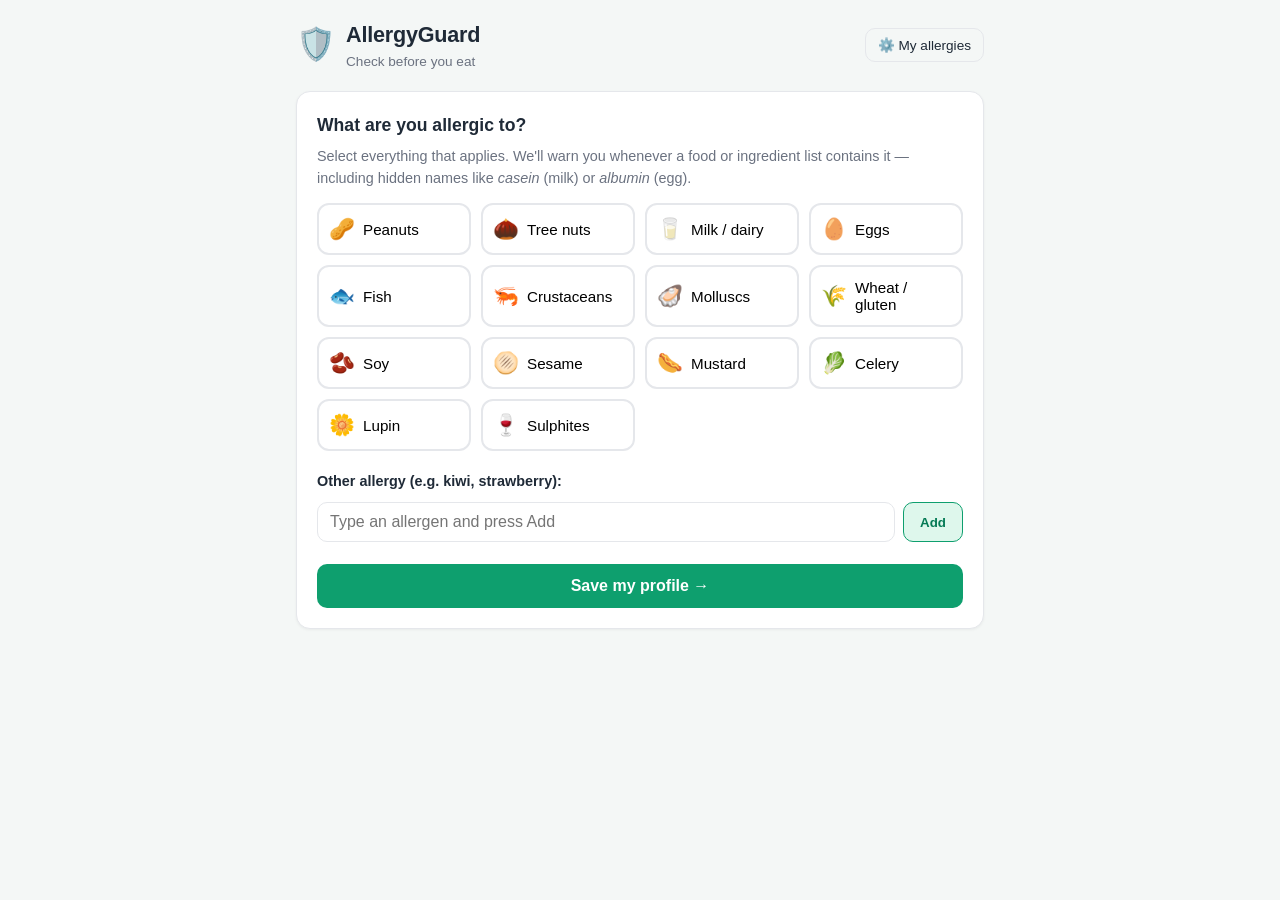
==== allergy-app/index.html @ d9d9fed8 "Add AllergyGuard food allergy checker app Self-contained web app in allergy-app/: - Allergy profile " ====
<!DOCTYPE html>
<html lang="en">
<head>
  <meta charset="UTF-8">
  <meta name="viewport" content="width=device-width, initial-scale=1.0">
  <meta name="theme-color" content="#0e9f6e">
  <title>AllergyGuard — Check food for your allergies</title>
  <meta name="description" content="Set up your allergy profile, scan ingredient labels, and look up common foods to stay safe from food allergens.">
  <link rel="stylesheet" href="styles.css">
</head>
<body>

  <header class="app-header">
    <div class="logo">
      <span class="logo-icon">🛡️</span>
      <div>
        <h1>AllergyGuard</h1>
        <p class="tagline">Check before you eat</p>
      </div>
    </div>
    <button id="edit-profile-btn" class="ghost-btn" title="Edit my allergies">⚙️ My allergies</button>
  </header>

  <!-- ============ ONBOARDING / PROFILE ============ -->
  <section id="profile-screen" class="screen">
    <div class="card">
      <h2>What are you allergic to?</h2>
      <p class="muted">Select everything that applies. We'll warn you whenever a food or ingredient list contains it — including hidden names like <em>casein</em> (milk) or <em>albumin</em> (egg).</p>

      <div id="allergen-grid" class="allergen-grid"></div>

      <div class="custom-allergen">
        <label for="custom-input">Other allergy (e.g. kiwi, strawberry):</label>
        <div class="custom-row">
          <input type="text" id="custom-input" placeholder="Type an allergen and press Add" maxlength="40">
          <button id="add-custom-btn" class="secondary-btn">Add</button>
        </div>
        <div id="custom-list" class="chip-row"></div>
      </div>

      <button id="save-profile-btn" class="primary-btn">Save my profile →</button>
    </div>
  </section>

  <!-- ============ MAIN APP ============ -->
  <main id="main-screen" class="screen hidden">

    <div id="profile-summary" class="profile-summary"></div>

    <nav class="tabs" role="tablist">
      <button class="tab active" data-tab="scan" role="tab">📋 Check a label</button>
      <button class="tab" data-tab="foods" role="tab">🍜 Food lookup</button>
      <button class="tab" data-tab="learn" role="tab">📖 Hidden names</button>
    </nav>

    <!-- ---- TAB: Ingredient scanner ---- -->
    <section id="tab-scan" class="tab-panel">
      <div class="card">
        <h2>Paste an ingredient list</h2>
        <p class="muted">Copy the ingredients from a package label (or type what's in a dish) and we'll check it against your allergies.</p>
        <textarea id="ingredient-input" rows="5" placeholder="e.g. Wheat flour, sugar, palm oil, whey powder, soy lecithin, may contain traces of peanuts"></textarea>
        <button id="check-btn" class="primary-btn">Check ingredients</button>
        <div id="scan-result" class="result hidden" aria-live="polite"></div>
      </div>
    </section>

    <!-- ---- TAB: Food lookup ---- -->
    <section id="tab-foods" class="tab-panel hidden">
      <div class="card">
        <h2>Common foods &amp; dishes</h2>
        <p class="muted">Typical allergens in popular foods. Recipes vary — always confirm with the cook or the label.</p>
        <input type="search" id="food-search" placeholder="Search foods… (e.g. pad thai, pancake)">
        <div id="food-list" class="food-list"></div>
      </div>
    </section>

    <!-- ---- TAB: Hidden names ---- -->
    <section id="tab-learn" class="tab-panel hidden">
      <div class="card">
        <h2>Hidden allergen names</h2>
        <p class="muted">Allergens often hide behind scientific or industrial names on labels. These are the ones this app watches for you.</p>
        <div id="learn-list" class="learn-list"></div>
      </div>
    </section>

    <div class="card emergency-card">
      <h2>🚨 If a reaction happens</h2>
      <ul>
        <li>Trouble breathing, swelling of lips/tongue/throat, dizziness, or widespread hives can be <strong>anaphylaxis — call emergency services immediately</strong>.</li>
        <li>Use an epinephrine auto-injector (EpiPen) right away if one is prescribed. Don't wait to see if it gets better.</li>
        <li>Lie the person down with legs raised (or sitting up if breathing is hard) and stay with them.</li>
      </ul>
    </div>

    <footer class="disclaimer">
      ⚠️ AllergyGuard is an educational helper, not medical advice. Ingredient databases and label text can be incomplete or wrong — always read the actual package, ask about cross-contamination, and follow your doctor's guidance.
    </footer>
  </main>

  <script src="app.js"></script>
</body>
</html>
---- allergy-app/styles.css ----
/* ============ AllergyGuard styles ============ */
:root {
  --green: #0e9f6e;
  --green-dark: #057a55;
  --green-light: #def7ec;
  --red: #e02424;
  --red-light: #fde8e8;
  --amber: #c27803;
  --amber-light: #fdf6b2;
  --ink: #1f2a37;
  --muted: #6b7280;
  --bg: #f4f7f6;
  --card: #ffffff;
  --border: #e5e7eb;
  --radius: 14px;
  font-size: 16px;
}

* { box-sizing: border-box; margin: 0; padding: 0; }

body {
  font-family: -apple-system, BlinkMacSystemFont, "Segoe UI", Roboto, "Helvetica Neue", Arial, sans-serif;
  background: var(--bg);
  color: var(--ink);
  line-height: 1.55;
  max-width: 720px;
  margin: 0 auto;
  padding: 0 16px 48px;
}

/* ---- Header ---- */
.app-header {
  display: flex;
  align-items: center;
  justify-content: space-between;
  padding: 18px 0 10px;
  gap: 12px;
  flex-wrap: wrap;
}
.logo { display: flex; align-items: center; gap: 10px; }
.logo-icon { font-size: 2rem; }
.app-header h1 { font-size: 1.35rem; letter-spacing: -0.01em; }
.tagline { color: var(--muted); font-size: 0.85rem; }

/* ---- Cards & screens ---- */
.screen { margin-top: 8px; }
.hidden { display: none !important; }

.card {
  background: var(--card);
  border: 1px solid var(--border);
  border-radius: var(--radius);
  padding: 20px;
  margin-bottom: 16px;
  box-shadow: 0 1px 3px rgba(0,0,0,0.05);
}
.card h2 { font-size: 1.1rem; margin-bottom: 6px; }
.muted { color: var(--muted); font-size: 0.9rem; margin-bottom: 14px; }

/* ---- Buttons ---- */
.primary-btn {
  display: block;
  width: 100%;
  background: var(--green);
  color: #fff;
  border: none;
  border-radius: 10px;
  padding: 13px 18px;
  font-size: 1rem;
  font-weight: 600;
  cursor: pointer;
  margin-top: 14px;
  transition: background 0.15s;
}
.primary-btn:hover { background: var(--green-dark); }

.secondary-btn {
  background: var(--green-light);
  color: var(--green-dark);
  border: 1px solid var(--green);
  border-radius: 10px;
  padding: 10px 16px;
  font-weight: 600;
  cursor: pointer;
}

.ghost-btn {
  background: transparent;
  border: 1px solid var(--border);
  border-radius: 10px;
  padding: 8px 12px;
  color: var(--ink);
  cursor: pointer;
  font-size: 0.85rem;
}
.ghost-btn:hover { background: var(--card); }

/* ---- Allergen selection grid ---- */
.allergen-grid {
  display: grid;
  grid-template-columns: repeat(auto-fill, minmax(150px, 1fr));
  gap: 10px;
  margin-bottom: 18px;
}
.allergen-tile {
  display: flex;
  align-items: center;
  gap: 8px;
  border: 2px solid var(--border);
  border-radius: 12px;
  background: var(--card);
  padding: 12px 10px;
  cursor: pointer;
  font-size: 0.95rem;
  font-weight: 500;
  transition: border-color 0.12s, background 0.12s;
  text-align: left;
}
.allergen-tile .emoji { font-size: 1.3rem; }
.allergen-tile.selected {
  border-color: var(--green);
  background: var(--green-light);
}
.allergen-tile.selected::after {
  content: "✓";
  margin-left: auto;
  color: var(--green-dark);
  font-weight: 700;
}

/* ---- Custom allergens ---- */
.custom-allergen label { font-size: 0.9rem; font-weight: 600; }
.custom-row { display: flex; gap: 8px; margin: 8px 0; }
.custom-row input {
  flex: 1;
  border: 1px solid var(--border);
  border-radius: 10px;
  padding: 10px 12px;
  font-size: 1rem;
}
.chip-row { display: flex; flex-wrap: wrap; gap: 8px; margin-top: 6px; }
.chip {
  display: inline-flex;
  align-items: center;
  gap: 6px;
  background: var(--green-light);
  color: var(--green-dark);
  border-radius: 999px;
  padding: 5px 12px;
  font-size: 0.85rem;
  font-weight: 600;
}
.chip button {
  background: none;
  border: none;
  color: var(--green-dark);
  font-weight: 700;
  cursor: pointer;
  font-size: 0.9rem;
}

/* ---- Profile summary bar ---- */
.profile-summary {
  display: flex;
  flex-wrap: wrap;
  gap: 8px;
  align-items: center;
  margin-bottom: 14px;
  font-size: 0.9rem;
}
.profile-summary .label { color: var(--muted); font-weight: 600; }
.profile-summary .chip { background: var(--red-light); color: var(--red); }

/* ---- Tabs ---- */
.tabs {
  display: flex;
  gap: 6px;
  margin-bottom: 14px;
  overflow-x: auto;
}
.tab {
  flex: 1;
  white-space: nowrap;
  border: 1px solid var(--border);
  background: var(--card);
  border-radius: 10px;
  padding: 10px 12px;
  font-size: 0.9rem;
  font-weight: 600;
  color: var(--muted);
  cursor: pointer;
}
.tab.active {
  background: var(--green);
  border-color: var(--green);
  color: #fff;
}

/* ---- Scanner ---- */
textarea {
  width: 100%;
  border: 1px solid var(--border);
  border-radius: 10px;
  padding: 12px;
  font-size: 1rem;
  font-family: inherit;
  resize: vertical;
}

.result { margin-top: 16px; border-radius: 12px; padding: 16px; }
.result.danger { background: var(--red-light); border: 1px solid var(--red); }
.result.warning { background: var(--amber-light); border: 1px solid var(--amber); }
.result.safe { background: var(--green-light); border: 1px solid var(--green); }
.result h3 { font-size: 1.05rem; margin-bottom: 8px; }
.result.danger h3 { color: var(--red); }
.result.warning h3 { color: var(--amber); }
.result.safe h3 { color: var(--green-dark); }
.result ul { margin: 6px 0 0 18px; }
.result li { margin-bottom: 4px; font-size: 0.92rem; }
.match-term { font-weight: 700; }
.result .fine-print { font-size: 0.8rem; color: var(--muted); margin-top: 10px; }

mark {
  background: #fecaca;
  border-radius: 4px;
  padding: 0 2px;
}

/* ---- Food lookup ---- */
#food-search {
  width: 100%;
  border: 1px solid var(--border);
  border-radius: 10px;
  padding: 11px 14px;
  font-size: 1rem;
  margin-bottom: 12px;
}
.food-list { display: flex; flex-direction: column; gap: 8px; }
.food-item {
  border: 1px solid var(--border);
  border-radius: 12px;
  padding: 12px 14px;
  display: flex;
  flex-wrap: wrap;
  align-items: center;
  gap: 8px;
}
.food-item.unsafe { border-color: var(--red); background: var(--red-light); }
.food-item.safe-ish { border-color: var(--border); }
.food-name { font-weight: 600; margin-right: auto; }
.food-flag {
  font-size: 0.78rem;
  font-weight: 700;
  border-radius: 999px;
  padding: 3px 10px;
  background: var(--bg);
  color: var(--muted);
}
.food-flag.hit { background: var(--red); color: #fff; }
.food-verdict { width: 100%; font-size: 0.82rem; margin-top: 2px; }
.food-verdict.bad { color: var(--red); font-weight: 600; }
.food-verdict.ok { color: var(--green-dark); }

/* ---- Hidden-names learn list ---- */
.learn-list { display: flex; flex-direction: column; gap: 10px; }
.learn-item {
  border: 1px solid var(--border);
  border-radius: 12px;
  padding: 12px 14px;
}
.learn-item.mine { border-color: var(--green); background: var(--green-light); }
.learn-item h3 { font-size: 0.98rem; margin-bottom: 4px; }
.learn-item p { font-size: 0.85rem; color: var(--muted); }
.learn-item .you-tag {
  font-size: 0.72rem;
  font-weight: 700;
  color: var(--green-dark);
  border: 1px solid var(--green);
  border-radius: 999px;
  padding: 2px 8px;
  margin-left: 6px;
  vertical-align: middle;
}

/* ---- Emergency & disclaimer ---- */
.emergency-card { border-color: var(--red); }
.emergency-card h2 { color: var(--red); }
.emergency-card ul { margin: 8px 0 0 18px; }
.emergency-card li { margin-bottom: 8px; font-size: 0.92rem; }

.disclaimer {
  font-size: 0.8rem;
  color: var(--muted);
  padding: 4px 8px 0;
  text-align: center;
}

@media (max-width: 480px) {
  .allergen-grid { grid-template-columns: repeat(2, 1fr); }
  .tab { font-size: 0.8rem; padding: 9px 8px; }
}
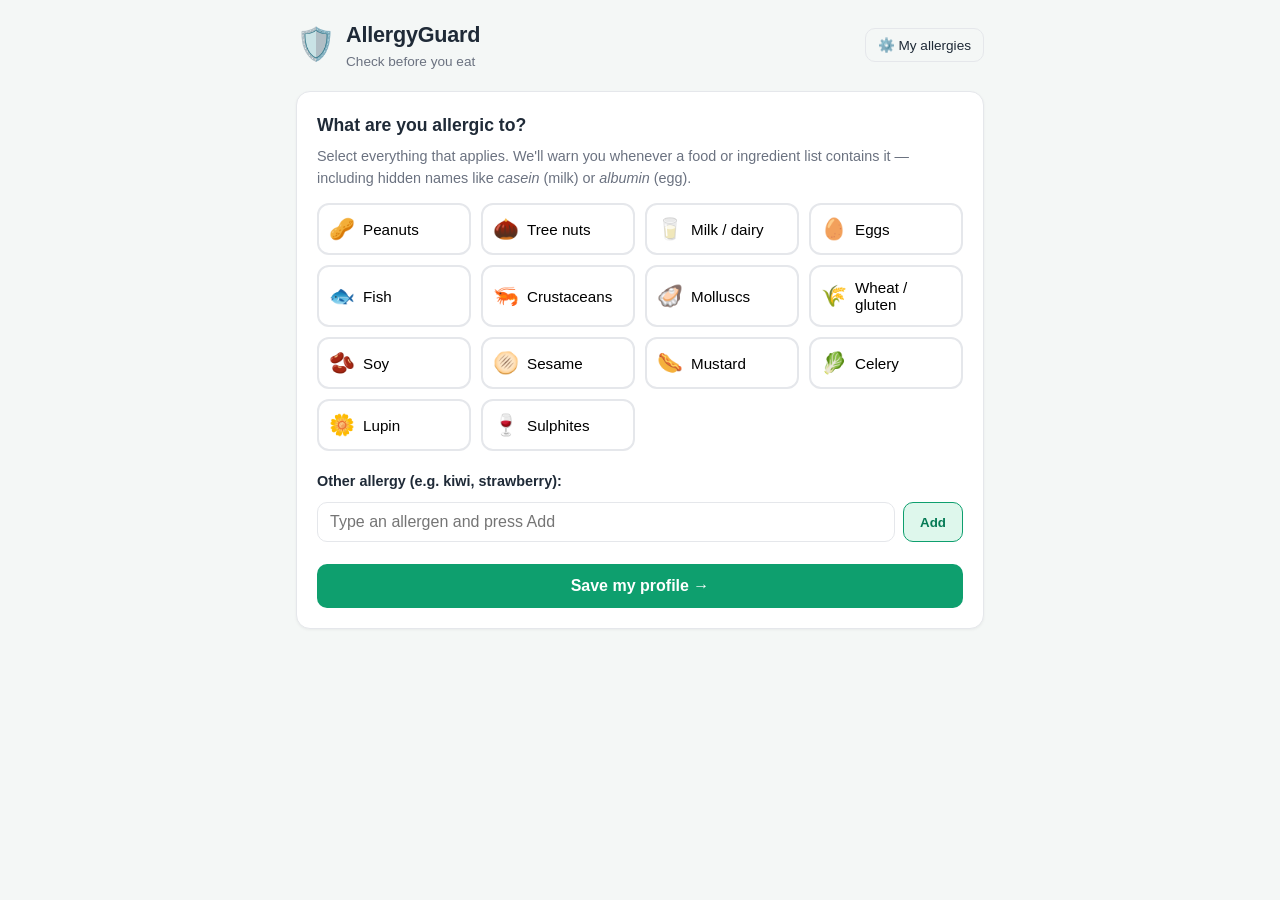
==== commit ffba422e: "Add danger % score and barcode scanning to AllergyGuard - Risk score 0-100% with a color gauge: 90%+" ====
--- a/allergy-app/index.html
+++ b/allergy-app/index.html
@@ -56,10 +56,25 @@
     <!-- ---- TAB: Ingredient scanner ---- -->
     <section id="tab-scan" class="tab-panel">
       <div class="card">
-        <h2>Paste an ingredient list</h2>
+        <h2>Scan a product barcode</h2>
+        <p class="muted">Point your camera at the barcode of a packaged food. We'll fetch its ingredients from the Open Food Facts database and score the danger for you.</p>
+        <div class="barcode-row">
+          <button id="camera-btn" class="secondary-btn">📷 Scan with camera</button>
+          <input type="text" id="barcode-input" inputmode="numeric" placeholder="…or type barcode number">
+          <button id="barcode-btn" class="secondary-btn">Look up</button>
+        </div>
+        <div id="camera-wrap" class="camera-wrap hidden">
+          <video id="camera-video" playsinline muted></video>
+          <button id="camera-stop-btn" class="ghost-btn">✕ Stop camera</button>
+        </div>
+        <div id="barcode-status" class="barcode-status" aria-live="polite"></div>
+      </div>
+
+      <div class="card">
+        <h2>…or paste an ingredient list</h2>
         <p class="muted">Copy the ingredients from a package label (or type what's in a dish) and we'll check it against your allergies.</p>
         <textarea id="ingredient-input" rows="5" placeholder="e.g. Wheat flour, sugar, palm oil, whey powder, soy lecithin, may contain traces of peanuts"></textarea>
-        <button id="check-btn" class="primary-btn">Check ingredients</button>
+        <button id="check-btn" class="primary-btn">Check danger level</button>
         <div id="scan-result" class="result hidden" aria-live="polite"></div>
       </div>
     </section>
--- a/allergy-app/styles.css
+++ b/allergy-app/styles.css
@@ -12,8 +12,65 @@
   --bg: #f4f7f6;
   --card: #ffffff;
   --border: #e5e7eb;
+  --btn-text: #fff;
+  --mark-bg: #fecaca;
+  --mark-ink: #1f2a37;
   --radius: 14px;
   font-size: 16px;
+}
+
+@media (prefers-color-scheme: dark) {
+  :root {
+    --green: #34d399;
+    --green-dark: #6ee7b7;
+    --green-light: #06281c;
+    --red: #f87171;
+    --red-light: #2d1414;
+    --amber: #fbbf24;
+    --amber-light: #2a2208;
+    --ink: #e7ece9;
+    --muted: #94a3a0;
+    --bg: #101614;
+    --card: #1a221f;
+    --border: #2c3733;
+    --btn-text: #06281c;
+    --mark-bg: #7f1d1d;
+    --mark-ink: #fff;
+  }
+}
+:root[data-theme="dark"] {
+  --green: #34d399;
+  --green-dark: #6ee7b7;
+  --green-light: #06281c;
+  --red: #f87171;
+  --red-light: #2d1414;
+  --amber: #fbbf24;
+  --amber-light: #2a2208;
+  --ink: #e7ece9;
+  --muted: #94a3a0;
+  --bg: #101614;
+  --card: #1a221f;
+  --border: #2c3733;
+  --btn-text: #06281c;
+  --mark-bg: #7f1d1d;
+  --mark-ink: #fff;
+}
+:root[data-theme="light"] {
+  --green: #0e9f6e;
+  --green-dark: #057a55;
+  --green-light: #def7ec;
+  --red: #e02424;
+  --red-light: #fde8e8;
+  --amber: #c27803;
+  --amber-light: #fdf6b2;
+  --ink: #1f2a37;
+  --muted: #6b7280;
+  --bg: #f4f7f6;
+  --card: #ffffff;
+  --border: #e5e7eb;
+  --btn-text: #fff;
+  --mark-bg: #fecaca;
+  --mark-ink: #1f2a37;
 }
 
 * { box-sizing: border-box; margin: 0; padding: 0; }
@@ -62,7 +119,7 @@
   display: block;
   width: 100%;
   background: var(--green);
-  color: #fff;
+  color: var(--btn-text);
   border: none;
   border-radius: 10px;
   padding: 13px 18px;
@@ -193,7 +250,7 @@
 .tab.active {
   background: var(--green);
   border-color: var(--green);
-  color: #fff;
+  color: var(--btn-text);
 }
 
 /* ---- Scanner ---- */
@@ -206,6 +263,70 @@
   font-family: inherit;
   resize: vertical;
 }
+
+/* ---- Barcode scanner ---- */
+.barcode-row { display: flex; gap: 8px; flex-wrap: wrap; }
+.barcode-row input {
+  flex: 1;
+  min-width: 160px;
+  border: 1px solid var(--border);
+  border-radius: 10px;
+  padding: 10px 12px;
+  font-size: 1rem;
+}
+.camera-wrap { margin-top: 12px; text-align: center; }
+.camera-wrap video {
+  width: 100%;
+  max-height: 320px;
+  border-radius: 12px;
+  background: #000;
+}
+.camera-wrap .ghost-btn { margin-top: 8px; }
+.barcode-status { margin-top: 10px; font-size: 0.9rem; color: var(--muted); }
+.barcode-status.error { color: var(--red); font-weight: 600; }
+
+/* ---- Danger gauge ---- */
+.gauge { margin: 4px 0 14px; }
+.gauge-top {
+  display: flex;
+  align-items: baseline;
+  justify-content: space-between;
+  gap: 10px;
+  margin-bottom: 6px;
+}
+.gauge-pct {
+  font-size: 2.2rem;
+  font-weight: 800;
+  font-variant-numeric: tabular-nums;
+  line-height: 1;
+}
+.gauge-label { font-size: 0.95rem; font-weight: 700; }
+.gauge-bar {
+  height: 14px;
+  border-radius: 999px;
+  background: linear-gradient(90deg, var(--green) 0%, var(--amber) 50%, var(--red) 100%);
+  position: relative;
+}
+.gauge-needle {
+  position: absolute;
+  top: -4px;
+  width: 4px;
+  height: 22px;
+  border-radius: 2px;
+  background: var(--ink);
+  transform: translateX(-50%);
+}
+.gauge-scale {
+  display: flex;
+  justify-content: space-between;
+  font-size: 0.7rem;
+  color: var(--muted);
+  margin-top: 4px;
+}
+.result.danger .gauge-pct, .result.danger .gauge-label { color: var(--red); }
+.result.warning .gauge-pct, .result.warning .gauge-label { color: var(--amber); }
+.result.safe .gauge-pct, .result.safe .gauge-label { color: var(--green-dark); }
+.product-name { font-size: 0.9rem; font-weight: 600; margin-bottom: 6px; }
 
 .result { margin-top: 16px; border-radius: 12px; padding: 16px; }
 .result.danger { background: var(--red-light); border: 1px solid var(--red); }
@@ -221,7 +342,8 @@
 .result .fine-print { font-size: 0.8rem; color: var(--muted); margin-top: 10px; }
 
 mark {
-  background: #fecaca;
+  background: var(--mark-bg);
+  color: var(--mark-ink);
   border-radius: 4px;
   padding: 0 2px;
 }
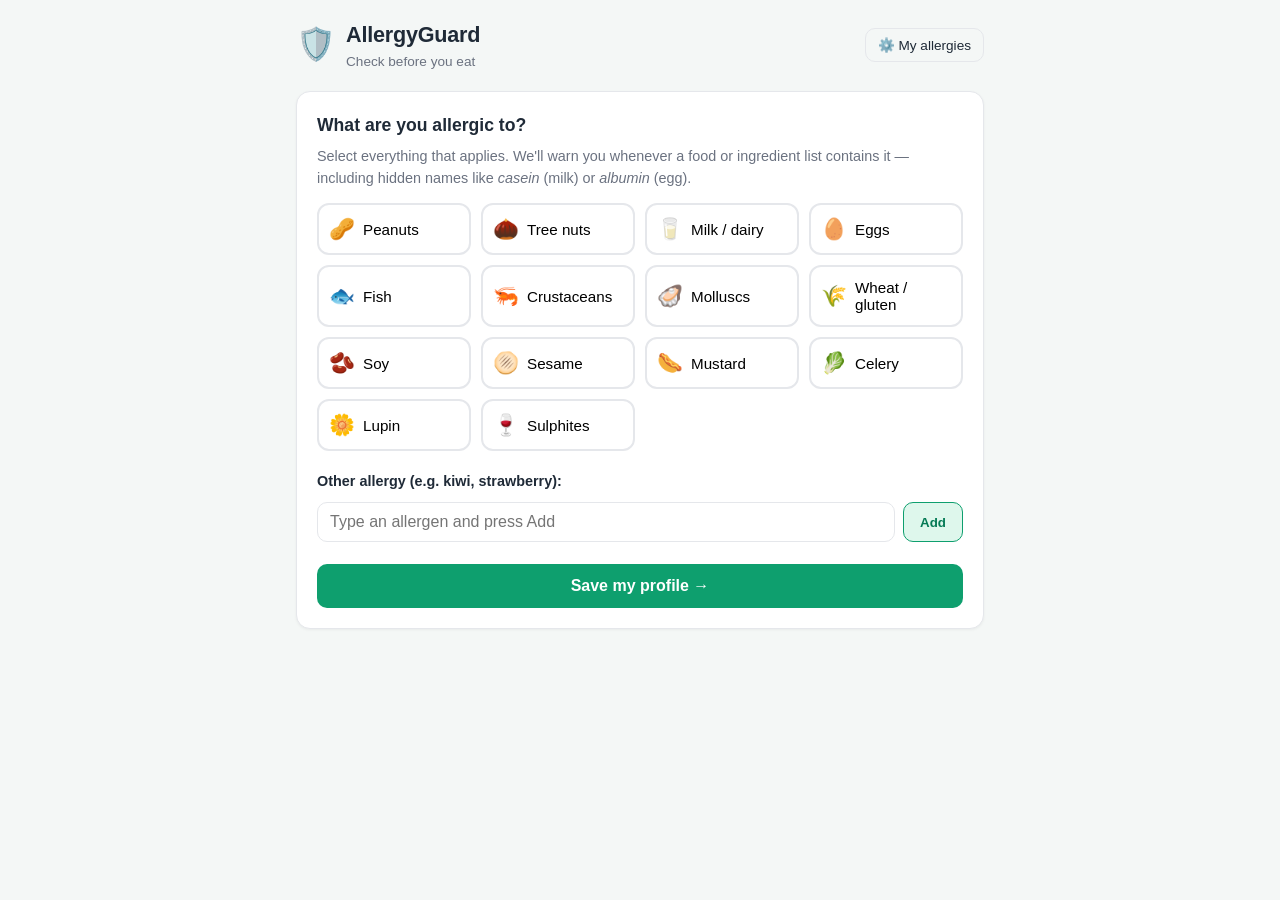
==== commit 7cc91dc0: "Add photo OCR, Thai label support, scan history, and PWA install - Photo-of-label scanning: take a p" ====
--- a/allergy-app/index.html
+++ b/allergy-app/index.html
@@ -7,6 +7,8 @@
   <title>AllergyGuard — Check food for your allergies</title>
   <meta name="description" content="Set up your allergy profile, scan ingredient labels, and look up common foods to stay safe from food allergens.">
   <link rel="stylesheet" href="styles.css">
+  <link rel="manifest" href="manifest.json">
+  <link rel="apple-touch-icon" href="icon-192.png">
 </head>
 <body>
 
@@ -56,10 +58,14 @@
     <!-- ---- TAB: Ingredient scanner ---- -->
     <section id="tab-scan" class="tab-panel">
       <div class="card">
-        <h2>Scan a product barcode</h2>
-        <p class="muted">Point your camera at the barcode of a packaged food. We'll fetch its ingredients from the Open Food Facts database and score the danger for you.</p>
+        <h2>Scan the product</h2>
+        <p class="muted">Scan the barcode to fetch ingredients from the Open Food Facts database, or take a photo of the ingredient label and we'll read it for you.</p>
+        <div class="scan-buttons">
+          <button id="camera-btn" class="secondary-btn">📷 Scan barcode</button>
+          <button id="photo-btn" class="secondary-btn">🔍 Photo of label</button>
+          <input type="file" id="photo-input" accept="image/*" capture="environment" hidden>
+        </div>
         <div class="barcode-row">
-          <button id="camera-btn" class="secondary-btn">📷 Scan with camera</button>
           <input type="text" id="barcode-input" inputmode="numeric" placeholder="…or type barcode number">
           <button id="barcode-btn" class="secondary-btn">Look up</button>
         </div>
@@ -76,6 +82,14 @@
         <textarea id="ingredient-input" rows="5" placeholder="e.g. Wheat flour, sugar, palm oil, whey powder, soy lecithin, may contain traces of peanuts"></textarea>
         <button id="check-btn" class="primary-btn">Check danger level</button>
         <div id="scan-result" class="result hidden" aria-live="polite"></div>
+      </div>
+
+      <div class="card" id="history-card" hidden>
+        <div class="history-head">
+          <h2>Recent checks</h2>
+          <button id="clear-history-btn" class="ghost-btn">Clear</button>
+        </div>
+        <div id="history-list" class="history-list"></div>
       </div>
     </section>
 
--- a/allergy-app/styles.css
+++ b/allergy-app/styles.css
@@ -264,7 +264,9 @@
   resize: vertical;
 }
 
-/* ---- Barcode scanner ---- */
+/* ---- Barcode / photo scanner ---- */
+.scan-buttons { display: flex; gap: 8px; flex-wrap: wrap; margin-bottom: 10px; }
+.scan-buttons .secondary-btn { flex: 1; min-width: 140px; }
 .barcode-row { display: flex; gap: 8px; flex-wrap: wrap; }
 .barcode-row input {
   flex: 1;
@@ -315,7 +317,39 @@
   border-radius: 2px;
   background: var(--ink);
   transform: translateX(-50%);
-}
+  transition: left 0.6s cubic-bezier(0.22, 1, 0.36, 1);
+}
+@media (prefers-reduced-motion: reduce) {
+  .gauge-needle { transition: none; }
+}
+
+/* ---- Scan history ---- */
+.history-head { display: flex; align-items: center; justify-content: space-between; margin-bottom: 10px; }
+.history-head h2 { margin-bottom: 0; }
+.history-list { display: flex; flex-direction: column; gap: 6px; }
+.history-item {
+  display: flex;
+  align-items: baseline;
+  gap: 10px;
+  border: 1px solid var(--border);
+  border-left-width: 4px;
+  border-radius: 10px;
+  padding: 8px 12px;
+  font-size: 0.88rem;
+}
+.history-item.danger { border-left-color: var(--red); }
+.history-item.warning { border-left-color: var(--amber); }
+.history-item.safe { border-left-color: var(--green); }
+.history-pct {
+  font-weight: 800;
+  font-variant-numeric: tabular-nums;
+  min-width: 44px;
+}
+.history-item.danger .history-pct { color: var(--red); }
+.history-item.warning .history-pct { color: var(--amber); }
+.history-item.safe .history-pct { color: var(--green-dark); }
+.history-name { flex: 1; overflow: hidden; text-overflow: ellipsis; white-space: nowrap; }
+.history-time { color: var(--muted); font-size: 0.75rem; white-space: nowrap; }
 .gauge-scale {
   display: flex;
   justify-content: space-between;
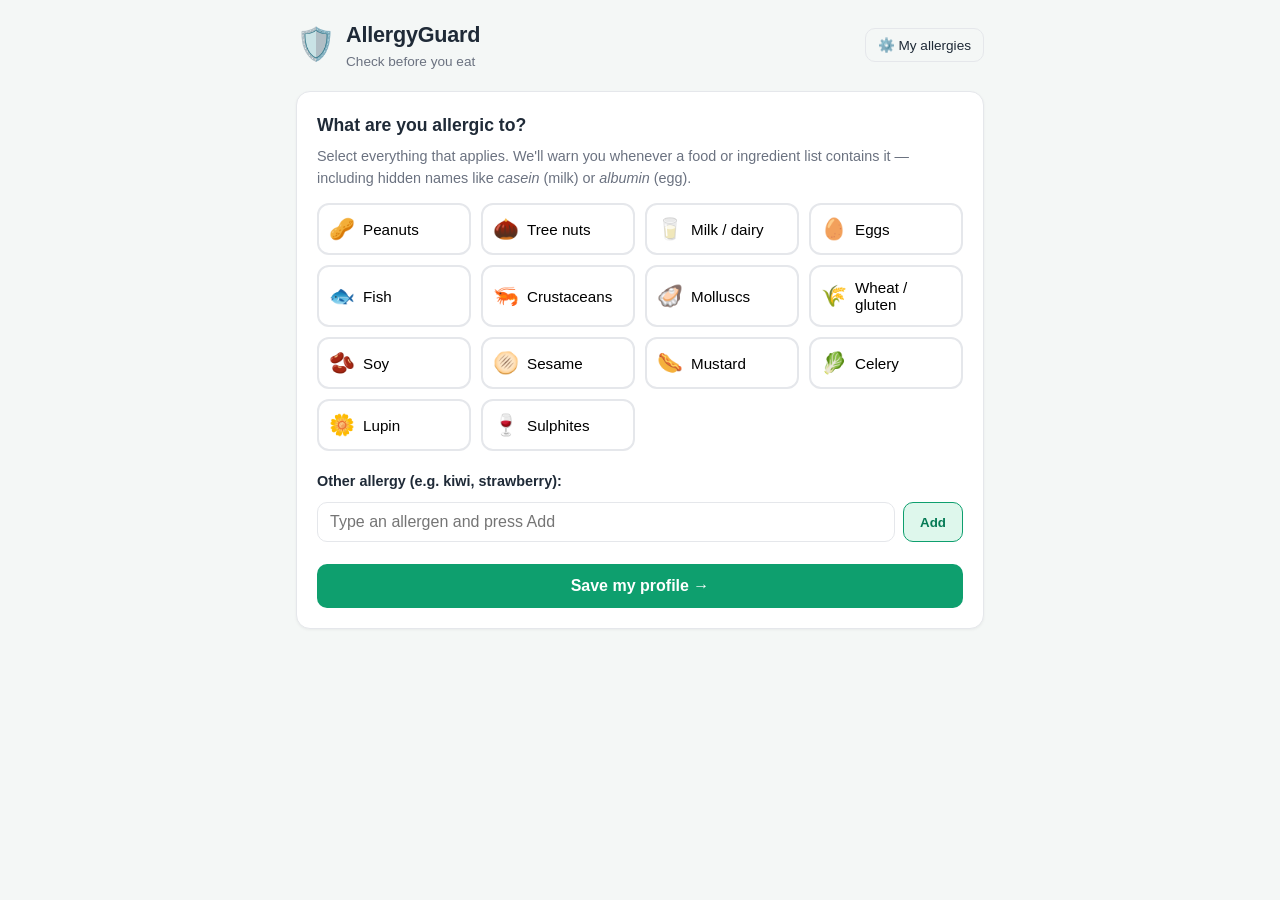
==== commit 374deaa4: "Add photo-of-food recognition with on-device AI Point the camera at the dish itself: TensorFlow.js M" ====
--- a/allergy-app/index.html
+++ b/allergy-app/index.html
@@ -58,12 +58,14 @@
     <!-- ---- TAB: Ingredient scanner ---- -->
     <section id="tab-scan" class="tab-panel">
       <div class="card">
-        <h2>Scan the product</h2>
-        <p class="muted">Scan the barcode to fetch ingredients from the Open Food Facts database, or take a photo of the ingredient label and we'll read it for you.</p>
+        <h2>Scan your food</h2>
+        <p class="muted">Photograph the dish itself and we'll recognize it, scan the barcode to fetch ingredients from the Open Food Facts database, or photograph the ingredient label and we'll read it.</p>
         <div class="scan-buttons">
+          <button id="dish-btn" class="secondary-btn">🍽️ Photo of food</button>
           <button id="camera-btn" class="secondary-btn">📷 Scan barcode</button>
           <button id="photo-btn" class="secondary-btn">🔍 Photo of label</button>
           <input type="file" id="photo-input" accept="image/*" capture="environment" hidden>
+          <input type="file" id="dish-input" accept="image/*" capture="environment" hidden>
         </div>
         <div class="barcode-row">
           <input type="text" id="barcode-input" inputmode="numeric" placeholder="…or type barcode number">
--- a/allergy-app/styles.css
+++ b/allergy-app/styles.css
@@ -361,6 +361,7 @@
 .result.warning .gauge-pct, .result.warning .gauge-label { color: var(--amber); }
 .result.safe .gauge-pct, .result.safe .gauge-label { color: var(--green-dark); }
 .product-name { font-size: 0.9rem; font-weight: 600; margin-bottom: 6px; }
+.confidence { color: var(--muted); font-weight: 400; font-size: 0.82rem; }
 
 .result { margin-top: 16px; border-radius: 12px; padding: 16px; }
 .result.danger { background: var(--red-light); border: 1px solid var(--red); }
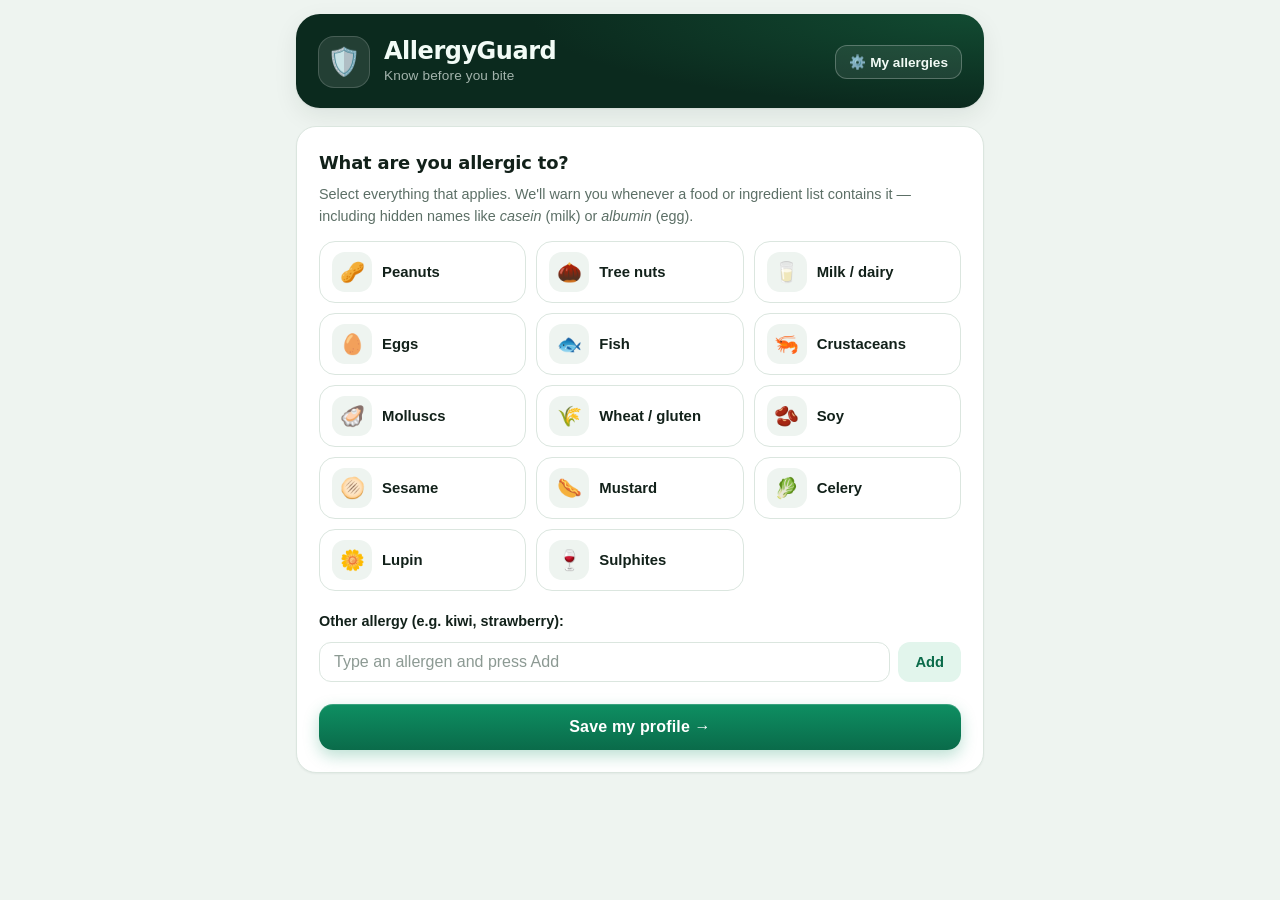
==== commit e3b5b0ad: "Redesign AllergyGuard with a premium visual identity - Design token system: deep-pine hero, emerald " ====
--- a/allergy-app/index.html
+++ b/allergy-app/index.html
@@ -17,7 +17,7 @@
       <span class="logo-icon">🛡️</span>
       <div>
         <h1>AllergyGuard</h1>
-        <p class="tagline">Check before you eat</p>
+        <p class="tagline">Know before you bite</p>
       </div>
     </div>
     <button id="edit-profile-btn" class="ghost-btn" title="Edit my allergies">⚙️ My allergies</button>
--- a/allergy-app/styles.css
+++ b/allergy-app/styles.css
@@ -1,217 +1,324 @@
-/* ============ AllergyGuard styles ============ */
+/* ============ AllergyGuard design system ============
+   Identity: clinical-fresh safety tech. Deep pine ground, vivid emerald
+   accent, sage-biased neutrals. Semantic red/amber reserved for verdicts. */
+
 :root {
-  --green: #0e9f6e;
-  --green-dark: #057a55;
-  --green-light: #def7ec;
-  --red: #e02424;
-  --red-light: #fde8e8;
-  --amber: #c27803;
-  --amber-light: #fdf6b2;
-  --ink: #1f2a37;
-  --muted: #6b7280;
-  --bg: #f4f7f6;
+  /* brand */
+  --brand: #0e8f62;
+  --brand-strong: #0a6b4a;
+  --brand-tint: #e2f5ec;
+  --hero: #0b2a1e;
+  --hero-2: #124b32;
+  --on-hero: #f2fbf6;
+  /* semantic */
+  --danger: #d93b45;
+  --danger-tint: #fdeaec;
+  --warn: #b97907;
+  --warn-tint: #fdf4dc;
+  /* neutrals (green-biased) */
+  --bg: #eef4f0;
   --card: #ffffff;
-  --border: #e5e7eb;
+  --ink: #12211a;
+  --muted: #5c6f66;
+  --border: #dbe6df;
+  /* misc */
   --btn-text: #fff;
-  --mark-bg: #fecaca;
-  --mark-ink: #1f2a37;
-  --radius: 14px;
+  --mark-bg: #fbd5d8;
+  --mark-ink: #12211a;
+  --shadow: 0 1px 2px rgba(11, 42, 30, 0.06), 0 8px 24px rgba(11, 42, 30, 0.08);
+  --shadow-soft: 0 1px 2px rgba(11, 42, 30, 0.05);
+  --radius: 20px;
+  --font-display: "Avenir Next", "Futura", "Segoe UI Variable Display", "Segoe UI", system-ui, sans-serif;
+  --font-body: -apple-system, BlinkMacSystemFont, "Segoe UI", Roboto, "Helvetica Neue", Arial, sans-serif;
   font-size: 16px;
 }
 
 @media (prefers-color-scheme: dark) {
   :root {
-    --green: #34d399;
-    --green-dark: #6ee7b7;
-    --green-light: #06281c;
-    --red: #f87171;
-    --red-light: #2d1414;
-    --amber: #fbbf24;
-    --amber-light: #2a2208;
-    --ink: #e7ece9;
-    --muted: #94a3a0;
-    --bg: #101614;
-    --card: #1a221f;
-    --border: #2c3733;
+    --brand: #2bd58f;
+    --brand-strong: #6ee7b7;
+    --brand-tint: #0d3325;
+    --hero: #071912;
+    --hero-2: #0e3623;
+    --on-hero: #eafcf2;
+    --danger: #f2666e;
+    --danger-tint: #321419;
+    --warn: #e3a93c;
+    --warn-tint: #2b2209;
+    --bg: #0a1410;
+    --card: #121f19;
+    --ink: #e4efe8;
+    --muted: #8aa295;
+    --border: #23372d;
     --btn-text: #06281c;
     --mark-bg: #7f1d1d;
     --mark-ink: #fff;
+    --shadow: 0 1px 2px rgba(0, 0, 0, 0.3), 0 8px 24px rgba(0, 0, 0, 0.35);
+    --shadow-soft: 0 1px 2px rgba(0, 0, 0, 0.25);
   }
 }
 :root[data-theme="dark"] {
-  --green: #34d399;
-  --green-dark: #6ee7b7;
-  --green-light: #06281c;
-  --red: #f87171;
-  --red-light: #2d1414;
-  --amber: #fbbf24;
-  --amber-light: #2a2208;
-  --ink: #e7ece9;
-  --muted: #94a3a0;
-  --bg: #101614;
-  --card: #1a221f;
-  --border: #2c3733;
+  --brand: #2bd58f;
+  --brand-strong: #6ee7b7;
+  --brand-tint: #0d3325;
+  --hero: #071912;
+  --hero-2: #0e3623;
+  --on-hero: #eafcf2;
+  --danger: #f2666e;
+  --danger-tint: #321419;
+  --warn: #e3a93c;
+  --warn-tint: #2b2209;
+  --bg: #0a1410;
+  --card: #121f19;
+  --ink: #e4efe8;
+  --muted: #8aa295;
+  --border: #23372d;
   --btn-text: #06281c;
   --mark-bg: #7f1d1d;
   --mark-ink: #fff;
+  --shadow: 0 1px 2px rgba(0, 0, 0, 0.3), 0 8px 24px rgba(0, 0, 0, 0.35);
+  --shadow-soft: 0 1px 2px rgba(0, 0, 0, 0.25);
 }
 :root[data-theme="light"] {
-  --green: #0e9f6e;
-  --green-dark: #057a55;
-  --green-light: #def7ec;
-  --red: #e02424;
-  --red-light: #fde8e8;
-  --amber: #c27803;
-  --amber-light: #fdf6b2;
-  --ink: #1f2a37;
-  --muted: #6b7280;
-  --bg: #f4f7f6;
+  --brand: #0e8f62;
+  --brand-strong: #0a6b4a;
+  --brand-tint: #e2f5ec;
+  --hero: #0b2a1e;
+  --hero-2: #124b32;
+  --on-hero: #f2fbf6;
+  --danger: #d93b45;
+  --danger-tint: #fdeaec;
+  --warn: #b97907;
+  --warn-tint: #fdf4dc;
+  --bg: #eef4f0;
   --card: #ffffff;
-  --border: #e5e7eb;
+  --ink: #12211a;
+  --muted: #5c6f66;
+  --border: #dbe6df;
   --btn-text: #fff;
-  --mark-bg: #fecaca;
-  --mark-ink: #1f2a37;
+  --mark-bg: #fbd5d8;
+  --mark-ink: #12211a;
+  --shadow: 0 1px 2px rgba(11, 42, 30, 0.06), 0 8px 24px rgba(11, 42, 30, 0.08);
+  --shadow-soft: 0 1px 2px rgba(11, 42, 30, 0.05);
+}
+
+/* legacy aliases still used by components */
+:root, :root[data-theme="dark"], :root[data-theme="light"] {
+  --green: var(--brand);
+  --green-dark: var(--brand-strong);
+  --green-light: var(--brand-tint);
+  --red: var(--danger);
+  --red-light: var(--danger-tint);
+  --amber: var(--warn);
+  --amber-light: var(--warn-tint);
 }
 
 * { box-sizing: border-box; margin: 0; padding: 0; }
 
 body {
-  font-family: -apple-system, BlinkMacSystemFont, "Segoe UI", Roboto, "Helvetica Neue", Arial, sans-serif;
+  font-family: var(--font-body);
   background: var(--bg);
   color: var(--ink);
   line-height: 1.55;
   max-width: 720px;
   margin: 0 auto;
-  padding: 0 16px 48px;
-}
-
-/* ---- Header ---- */
+  padding: 14px 16px 48px;
+  -webkit-font-smoothing: antialiased;
+}
+
+button { font-family: inherit; }
+:focus-visible { outline: 3px solid var(--brand); outline-offset: 2px; border-radius: 6px; }
+
+/* ---- Hero header ---- */
 .app-header {
   display: flex;
   align-items: center;
   justify-content: space-between;
-  padding: 18px 0 10px;
   gap: 12px;
   flex-wrap: wrap;
-}
-.logo { display: flex; align-items: center; gap: 10px; }
-.logo-icon { font-size: 2rem; }
-.app-header h1 { font-size: 1.35rem; letter-spacing: -0.01em; }
-.tagline { color: var(--muted); font-size: 0.85rem; }
+  background:
+    radial-gradient(120% 180% at 100% 0%, var(--hero-2) 0%, transparent 55%),
+    var(--hero);
+  color: var(--on-hero);
+  border-radius: calc(var(--radius) + 4px);
+  padding: 22px 22px 20px;
+  margin-bottom: 18px;
+  box-shadow: var(--shadow);
+}
+.logo { display: flex; align-items: center; gap: 14px; }
+.logo-icon {
+  font-size: 1.7rem;
+  display: grid;
+  place-items: center;
+  width: 52px;
+  height: 52px;
+  border-radius: 16px;
+  background: rgba(255, 255, 255, 0.1);
+  border: 1px solid rgba(255, 255, 255, 0.16);
+}
+.app-header h1 {
+  font-family: var(--font-display);
+  font-size: 1.5rem;
+  font-weight: 800;
+  letter-spacing: -0.02em;
+  line-height: 1.15;
+}
+.tagline {
+  color: var(--on-hero);
+  opacity: 0.66;
+  font-size: 0.85rem;
+  letter-spacing: 0.01em;
+}
+.app-header .ghost-btn {
+  border-color: rgba(255, 255, 255, 0.25);
+  color: var(--on-hero);
+  background: rgba(255, 255, 255, 0.08);
+}
+.app-header .ghost-btn:hover { background: rgba(255, 255, 255, 0.16); }
 
 /* ---- Cards & screens ---- */
-.screen { margin-top: 8px; }
+.screen { margin-top: 4px; }
 .hidden { display: none !important; }
 
 .card {
   background: var(--card);
   border: 1px solid var(--border);
   border-radius: var(--radius);
-  padding: 20px;
+  padding: 22px;
   margin-bottom: 16px;
-  box-shadow: 0 1px 3px rgba(0,0,0,0.05);
-}
-.card h2 { font-size: 1.1rem; margin-bottom: 6px; }
+  box-shadow: var(--shadow-soft);
+}
+.card h2 {
+  font-family: var(--font-display);
+  font-size: 1.12rem;
+  font-weight: 700;
+  letter-spacing: -0.01em;
+  margin-bottom: 6px;
+  text-wrap: balance;
+}
 .muted { color: var(--muted); font-size: 0.9rem; margin-bottom: 14px; }
 
 /* ---- Buttons ---- */
 .primary-btn {
   display: block;
   width: 100%;
-  background: var(--green);
+  background: linear-gradient(180deg, var(--brand), var(--brand-strong));
   color: var(--btn-text);
   border: none;
-  border-radius: 10px;
-  padding: 13px 18px;
+  border-radius: 14px;
+  padding: 14px 18px;
   font-size: 1rem;
-  font-weight: 600;
+  font-weight: 700;
+  letter-spacing: 0.01em;
   cursor: pointer;
   margin-top: 14px;
-  transition: background 0.15s;
-}
-.primary-btn:hover { background: var(--green-dark); }
+  box-shadow: 0 6px 16px rgba(14, 143, 98, 0.28), inset 0 1px 0 rgba(255, 255, 255, 0.18);
+  transition: transform 0.12s ease, box-shadow 0.12s ease, filter 0.12s ease;
+}
+.primary-btn:hover { filter: brightness(1.05); }
+.primary-btn:active { transform: scale(0.985); box-shadow: 0 3px 8px rgba(14, 143, 98, 0.25); }
 
 .secondary-btn {
-  background: var(--green-light);
-  color: var(--green-dark);
-  border: 1px solid var(--green);
-  border-radius: 10px;
-  padding: 10px 16px;
-  font-weight: 600;
+  background: var(--brand-tint);
+  color: var(--brand-strong);
+  border: 1px solid transparent;
+  border-radius: 12px;
+  padding: 11px 16px;
+  font-weight: 700;
+  font-size: 0.92rem;
   cursor: pointer;
-}
+  transition: transform 0.12s ease, background 0.12s ease;
+}
+.secondary-btn:hover { background: color-mix(in srgb, var(--brand-tint) 80%, var(--brand) 20%); }
+.secondary-btn:active { transform: scale(0.97); }
 
 .ghost-btn {
   background: transparent;
   border: 1px solid var(--border);
-  border-radius: 10px;
-  padding: 8px 12px;
+  border-radius: 12px;
+  padding: 8px 13px;
   color: var(--ink);
   cursor: pointer;
   font-size: 0.85rem;
+  font-weight: 600;
+  transition: background 0.12s ease;
 }
 .ghost-btn:hover { background: var(--card); }
 
 /* ---- Allergen selection grid ---- */
 .allergen-grid {
   display: grid;
-  grid-template-columns: repeat(auto-fill, minmax(150px, 1fr));
+  grid-template-columns: repeat(auto-fill, minmax(155px, 1fr));
   gap: 10px;
   margin-bottom: 18px;
 }
 .allergen-tile {
   display: flex;
   align-items: center;
-  gap: 8px;
-  border: 2px solid var(--border);
-  border-radius: 12px;
-  background: var(--card);
-  padding: 12px 10px;
+  gap: 10px;
+  border: 1.5px solid var(--border);
+  border-radius: 16px;
+  background: var(--card);
+  padding: 10px 12px;
   cursor: pointer;
-  font-size: 0.95rem;
-  font-weight: 500;
-  transition: border-color 0.12s, background 0.12s;
+  font-size: 0.93rem;
+  font-weight: 600;
+  color: var(--ink);
   text-align: left;
-}
-.allergen-tile .emoji { font-size: 1.3rem; }
+  transition: border-color 0.12s ease, background 0.12s ease, transform 0.12s ease;
+}
+.allergen-tile:active { transform: scale(0.97); }
+.allergen-tile .emoji {
+  font-size: 1.25rem;
+  display: grid;
+  place-items: center;
+  width: 40px;
+  height: 40px;
+  border-radius: 13px;
+  background: var(--bg);
+  flex-shrink: 0;
+}
 .allergen-tile.selected {
-  border-color: var(--green);
-  background: var(--green-light);
-}
+  border-color: var(--brand);
+  background: var(--brand-tint);
+}
+.allergen-tile.selected .emoji { background: var(--card); }
 .allergen-tile.selected::after {
   content: "✓";
   margin-left: auto;
-  color: var(--green-dark);
-  font-weight: 700;
+  color: var(--brand-strong);
+  font-weight: 800;
 }
 
 /* ---- Custom allergens ---- */
-.custom-allergen label { font-size: 0.9rem; font-weight: 600; }
+.custom-allergen label { font-size: 0.9rem; font-weight: 700; }
 .custom-row { display: flex; gap: 8px; margin: 8px 0; }
 .custom-row input {
   flex: 1;
-  border: 1px solid var(--border);
-  border-radius: 10px;
-  padding: 10px 12px;
+  border: 1.5px solid var(--border);
+  border-radius: 12px;
+  padding: 10px 14px;
   font-size: 1rem;
+  background: var(--card);
+  color: var(--ink);
 }
 .chip-row { display: flex; flex-wrap: wrap; gap: 8px; margin-top: 6px; }
 .chip {
   display: inline-flex;
   align-items: center;
   gap: 6px;
-  background: var(--green-light);
-  color: var(--green-dark);
+  background: var(--brand-tint);
+  color: var(--brand-strong);
   border-radius: 999px;
-  padding: 5px 12px;
+  padding: 6px 13px;
   font-size: 0.85rem;
-  font-weight: 600;
+  font-weight: 700;
 }
 .chip button {
   background: none;
   border: none;
-  color: var(--green-dark);
-  font-weight: 700;
+  color: var(--brand-strong);
+  font-weight: 800;
   cursor: pointer;
   font-size: 0.9rem;
 }
@@ -222,105 +329,251 @@
   flex-wrap: wrap;
   gap: 8px;
   align-items: center;
-  margin-bottom: 14px;
+  margin-bottom: 16px;
   font-size: 0.9rem;
-}
-.profile-summary .label { color: var(--muted); font-weight: 600; }
-.profile-summary .chip { background: var(--red-light); color: var(--red); }
-
-/* ---- Tabs ---- */
+  padding: 0 4px;
+}
+.profile-summary .label {
+  color: var(--muted);
+  font-weight: 700;
+  font-size: 0.78rem;
+  text-transform: uppercase;
+  letter-spacing: 0.06em;
+}
+.profile-summary .chip {
+  background: var(--card);
+  color: var(--ink);
+  border: 1px solid var(--border);
+  box-shadow: var(--shadow-soft);
+}
+
+/* ---- Tabs: segmented control ---- */
 .tabs {
   display: flex;
-  gap: 6px;
-  margin-bottom: 14px;
+  gap: 4px;
+  margin-bottom: 16px;
   overflow-x: auto;
+  background: var(--card);
+  border: 1px solid var(--border);
+  border-radius: 999px;
+  padding: 5px;
+  box-shadow: var(--shadow-soft);
 }
 .tab {
   flex: 1;
   white-space: nowrap;
-  border: 1px solid var(--border);
-  background: var(--card);
-  border-radius: 10px;
+  border: none;
+  background: transparent;
+  border-radius: 999px;
   padding: 10px 12px;
-  font-size: 0.9rem;
-  font-weight: 600;
+  font-size: 0.88rem;
+  font-weight: 700;
   color: var(--muted);
   cursor: pointer;
+  transition: background 0.15s ease, color 0.15s ease;
 }
 .tab.active {
-  background: var(--green);
-  border-color: var(--green);
+  background: linear-gradient(180deg, var(--brand), var(--brand-strong));
   color: var(--btn-text);
+  box-shadow: 0 3px 10px rgba(14, 143, 98, 0.3);
 }
 
 /* ---- Scanner ---- */
 textarea {
   width: 100%;
-  border: 1px solid var(--border);
-  border-radius: 10px;
-  padding: 12px;
+  border: 1.5px solid var(--border);
+  border-radius: 14px;
+  padding: 13px 14px;
   font-size: 1rem;
   font-family: inherit;
   resize: vertical;
-}
+  background: var(--card);
+  color: var(--ink);
+}
+textarea::placeholder, .custom-row input::placeholder, .barcode-row input::placeholder { color: var(--muted); opacity: 0.7; }
 
 /* ---- Barcode / photo scanner ---- */
 .scan-buttons { display: flex; gap: 8px; flex-wrap: wrap; margin-bottom: 10px; }
-.scan-buttons .secondary-btn { flex: 1; min-width: 140px; }
+.scan-buttons .secondary-btn { flex: 1; min-width: 138px; }
 .barcode-row { display: flex; gap: 8px; flex-wrap: wrap; }
 .barcode-row input {
   flex: 1;
   min-width: 160px;
-  border: 1px solid var(--border);
-  border-radius: 10px;
-  padding: 10px 12px;
+  border: 1.5px solid var(--border);
+  border-radius: 12px;
+  padding: 10px 14px;
   font-size: 1rem;
+  background: var(--card);
+  color: var(--ink);
 }
 .camera-wrap { margin-top: 12px; text-align: center; }
 .camera-wrap video {
   width: 100%;
   max-height: 320px;
-  border-radius: 12px;
+  border-radius: 16px;
   background: #000;
 }
 .camera-wrap .ghost-btn { margin-top: 8px; }
 .barcode-status { margin-top: 10px; font-size: 0.9rem; color: var(--muted); }
-.barcode-status.error { color: var(--red); font-weight: 600; }
-
-/* ---- Danger gauge ---- */
-.gauge { margin: 4px 0 14px; }
-.gauge-top {
-  display: flex;
-  align-items: baseline;
-  justify-content: space-between;
-  gap: 10px;
-  margin-bottom: 6px;
+.barcode-status.error { color: var(--danger); font-weight: 600; }
+
+/* ---- Danger gauge: semicircular dial ---- */
+.gauge { position: relative; margin: 2px auto 10px; max-width: 300px; }
+.gauge-svg { width: 100%; height: auto; display: block; }
+.gauge-track {
+  fill: none;
+  stroke: var(--border);
+  stroke-width: 15;
+  stroke-linecap: round;
+}
+.gauge-arc {
+  fill: none;
+  stroke-width: 15;
+  stroke-linecap: round;
+  transition: stroke-dashoffset 0.8s cubic-bezier(0.22, 1, 0.36, 1);
+}
+.result.danger .gauge-arc { stroke: var(--danger); }
+.result.warning .gauge-arc { stroke: var(--warn); }
+.result.safe .gauge-arc { stroke: var(--brand); }
+.gauge-center {
+  position: absolute;
+  inset: auto 0 18%;
+  display: flex;
+  flex-direction: column;
+  align-items: center;
+  gap: 2px;
+  pointer-events: none;
 }
 .gauge-pct {
-  font-size: 2.2rem;
-  font-weight: 800;
+  font-family: var(--font-display);
+  font-size: 3rem;
+  font-weight: 800;
+  letter-spacing: -0.03em;
   font-variant-numeric: tabular-nums;
   line-height: 1;
 }
-.gauge-label { font-size: 0.95rem; font-weight: 700; }
-.gauge-bar {
-  height: 14px;
+.gauge-label {
+  font-size: 0.8rem;
+  font-weight: 800;
+  text-transform: uppercase;
+  letter-spacing: 0.07em;
+}
+.gauge-scale {
+  display: flex;
+  justify-content: space-between;
+  font-size: 0.68rem;
+  font-weight: 600;
+  text-transform: uppercase;
+  letter-spacing: 0.05em;
+  color: var(--muted);
+  margin-top: -6px;
+  padding: 0 2px;
+}
+.result.danger .gauge-pct, .result.danger .gauge-label { color: var(--danger); }
+.result.warning .gauge-pct, .result.warning .gauge-label { color: var(--warn); }
+.result.safe .gauge-pct, .result.safe .gauge-label { color: var(--brand-strong); }
+.product-name { font-size: 0.92rem; font-weight: 700; margin-bottom: 8px; }
+.confidence { color: var(--muted); font-weight: 500; font-size: 0.82rem; }
+
+/* ---- Result panel ---- */
+.result {
+  margin-top: 16px;
+  border-radius: 16px;
+  padding: 18px;
+  animation: result-rise 0.35s ease;
+}
+@keyframes result-rise {
+  from { opacity: 0; transform: translateY(10px); }
+  to { opacity: 1; transform: none; }
+}
+.result.danger { background: var(--danger-tint); border: 1.5px solid var(--danger); }
+.result.warning { background: var(--warn-tint); border: 1.5px solid var(--warn); }
+.result.safe { background: var(--brand-tint); border: 1.5px solid var(--brand); }
+.result h3 {
+  font-family: var(--font-display);
+  font-size: 1.08rem;
+  font-weight: 800;
+  letter-spacing: -0.01em;
+  margin-bottom: 8px;
+}
+.result.danger h3 { color: var(--danger); }
+.result.warning h3 { color: var(--warn); }
+.result.safe h3 { color: var(--brand-strong); }
+.result ul { margin: 6px 0 0 18px; }
+.result li { margin-bottom: 4px; font-size: 0.92rem; }
+.match-term { font-weight: 800; }
+.result .fine-print { font-size: 0.8rem; color: var(--muted); margin-top: 10px; }
+
+mark {
+  background: var(--mark-bg);
+  color: var(--mark-ink);
+  border-radius: 4px;
+  padding: 0 2px;
+}
+
+/* ---- Food lookup ---- */
+#food-search {
+  width: 100%;
+  border: 1.5px solid var(--border);
   border-radius: 999px;
-  background: linear-gradient(90deg, var(--green) 0%, var(--amber) 50%, var(--red) 100%);
-  position: relative;
-}
-.gauge-needle {
-  position: absolute;
-  top: -4px;
-  width: 4px;
-  height: 22px;
-  border-radius: 2px;
-  background: var(--ink);
-  transform: translateX(-50%);
-  transition: left 0.6s cubic-bezier(0.22, 1, 0.36, 1);
-}
-@media (prefers-reduced-motion: reduce) {
-  .gauge-needle { transition: none; }
+  padding: 12px 18px;
+  font-size: 1rem;
+  margin-bottom: 12px;
+  background: var(--card);
+  color: var(--ink);
+}
+.food-list { display: flex; flex-direction: column; gap: 8px; }
+.food-item {
+  border: 1px solid var(--border);
+  border-radius: 16px;
+  padding: 13px 15px;
+  display: flex;
+  flex-wrap: wrap;
+  align-items: center;
+  gap: 8px;
+  background: var(--card);
+}
+.food-item.unsafe { border-color: var(--danger); background: var(--danger-tint); }
+.food-name { font-weight: 700; margin-right: auto; }
+.food-flag {
+  font-size: 0.76rem;
+  font-weight: 700;
+  border-radius: 999px;
+  padding: 3px 10px;
+  background: var(--bg);
+  color: var(--muted);
+}
+.food-flag.hit { background: var(--danger); color: #fff; }
+.food-verdict { width: 100%; font-size: 0.82rem; margin-top: 2px; }
+.food-verdict.bad { color: var(--danger); font-weight: 700; }
+.food-verdict.ok { color: var(--brand-strong); }
+
+/* ---- Hidden-names learn list ---- */
+.learn-list { display: flex; flex-direction: column; gap: 10px; }
+.learn-item {
+  border: 1px solid var(--border);
+  border-radius: 16px;
+  padding: 14px 16px;
+  background: var(--card);
+}
+.learn-item.mine { border-color: var(--brand); background: var(--brand-tint); }
+.learn-item h3 {
+  font-family: var(--font-display);
+  font-size: 0.98rem;
+  font-weight: 750;
+  margin-bottom: 4px;
+}
+.learn-item p { font-size: 0.85rem; color: var(--muted); }
+.learn-item .you-tag {
+  font-size: 0.68rem;
+  font-weight: 800;
+  letter-spacing: 0.05em;
+  color: var(--brand-strong);
+  border: 1px solid var(--brand);
+  border-radius: 999px;
+  padding: 2px 9px;
+  margin-left: 6px;
+  vertical-align: middle;
 }
 
 /* ---- Scan history ---- */
@@ -333,126 +586,48 @@
   gap: 10px;
   border: 1px solid var(--border);
   border-left-width: 4px;
-  border-radius: 10px;
-  padding: 8px 12px;
+  border-radius: 12px;
+  padding: 9px 13px;
   font-size: 0.88rem;
-}
-.history-item.danger { border-left-color: var(--red); }
-.history-item.warning { border-left-color: var(--amber); }
-.history-item.safe { border-left-color: var(--green); }
+  background: var(--card);
+}
+.history-item.danger { border-left-color: var(--danger); }
+.history-item.warning { border-left-color: var(--warn); }
+.history-item.safe { border-left-color: var(--brand); }
 .history-pct {
+  font-family: var(--font-display);
   font-weight: 800;
   font-variant-numeric: tabular-nums;
-  min-width: 44px;
-}
-.history-item.danger .history-pct { color: var(--red); }
-.history-item.warning .history-pct { color: var(--amber); }
-.history-item.safe .history-pct { color: var(--green-dark); }
+  min-width: 46px;
+}
+.history-item.danger .history-pct { color: var(--danger); }
+.history-item.warning .history-pct { color: var(--warn); }
+.history-item.safe .history-pct { color: var(--brand-strong); }
 .history-name { flex: 1; overflow: hidden; text-overflow: ellipsis; white-space: nowrap; }
 .history-time { color: var(--muted); font-size: 0.75rem; white-space: nowrap; }
-.gauge-scale {
-  display: flex;
-  justify-content: space-between;
-  font-size: 0.7rem;
-  color: var(--muted);
-  margin-top: 4px;
-}
-.result.danger .gauge-pct, .result.danger .gauge-label { color: var(--red); }
-.result.warning .gauge-pct, .result.warning .gauge-label { color: var(--amber); }
-.result.safe .gauge-pct, .result.safe .gauge-label { color: var(--green-dark); }
-.product-name { font-size: 0.9rem; font-weight: 600; margin-bottom: 6px; }
-.confidence { color: var(--muted); font-weight: 400; font-size: 0.82rem; }
-
-.result { margin-top: 16px; border-radius: 12px; padding: 16px; }
-.result.danger { background: var(--red-light); border: 1px solid var(--red); }
-.result.warning { background: var(--amber-light); border: 1px solid var(--amber); }
-.result.safe { background: var(--green-light); border: 1px solid var(--green); }
-.result h3 { font-size: 1.05rem; margin-bottom: 8px; }
-.result.danger h3 { color: var(--red); }
-.result.warning h3 { color: var(--amber); }
-.result.safe h3 { color: var(--green-dark); }
-.result ul { margin: 6px 0 0 18px; }
-.result li { margin-bottom: 4px; font-size: 0.92rem; }
-.match-term { font-weight: 700; }
-.result .fine-print { font-size: 0.8rem; color: var(--muted); margin-top: 10px; }
-
-mark {
-  background: var(--mark-bg);
-  color: var(--mark-ink);
-  border-radius: 4px;
-  padding: 0 2px;
-}
-
-/* ---- Food lookup ---- */
-#food-search {
-  width: 100%;
-  border: 1px solid var(--border);
-  border-radius: 10px;
-  padding: 11px 14px;
-  font-size: 1rem;
-  margin-bottom: 12px;
-}
-.food-list { display: flex; flex-direction: column; gap: 8px; }
-.food-item {
-  border: 1px solid var(--border);
-  border-radius: 12px;
-  padding: 12px 14px;
-  display: flex;
-  flex-wrap: wrap;
-  align-items: center;
-  gap: 8px;
-}
-.food-item.unsafe { border-color: var(--red); background: var(--red-light); }
-.food-item.safe-ish { border-color: var(--border); }
-.food-name { font-weight: 600; margin-right: auto; }
-.food-flag {
-  font-size: 0.78rem;
-  font-weight: 700;
-  border-radius: 999px;
-  padding: 3px 10px;
-  background: var(--bg);
-  color: var(--muted);
-}
-.food-flag.hit { background: var(--red); color: #fff; }
-.food-verdict { width: 100%; font-size: 0.82rem; margin-top: 2px; }
-.food-verdict.bad { color: var(--red); font-weight: 600; }
-.food-verdict.ok { color: var(--green-dark); }
-
-/* ---- Hidden-names learn list ---- */
-.learn-list { display: flex; flex-direction: column; gap: 10px; }
-.learn-item {
-  border: 1px solid var(--border);
-  border-radius: 12px;
-  padding: 12px 14px;
-}
-.learn-item.mine { border-color: var(--green); background: var(--green-light); }
-.learn-item h3 { font-size: 0.98rem; margin-bottom: 4px; }
-.learn-item p { font-size: 0.85rem; color: var(--muted); }
-.learn-item .you-tag {
-  font-size: 0.72rem;
-  font-weight: 700;
-  color: var(--green-dark);
-  border: 1px solid var(--green);
-  border-radius: 999px;
-  padding: 2px 8px;
-  margin-left: 6px;
-  vertical-align: middle;
-}
 
 /* ---- Emergency & disclaimer ---- */
-.emergency-card { border-color: var(--red); }
-.emergency-card h2 { color: var(--red); }
+.emergency-card { border-left: 5px solid var(--danger); }
+.emergency-card h2 { color: var(--danger); }
 .emergency-card ul { margin: 8px 0 0 18px; }
 .emergency-card li { margin-bottom: 8px; font-size: 0.92rem; }
 
 .disclaimer {
-  font-size: 0.8rem;
+  font-size: 0.78rem;
   color: var(--muted);
-  padding: 4px 8px 0;
+  padding: 4px 20px 0;
   text-align: center;
+  text-wrap: balance;
 }
 
 @media (max-width: 480px) {
   .allergen-grid { grid-template-columns: repeat(2, 1fr); }
-  .tab { font-size: 0.8rem; padding: 9px 8px; }
-}
+  .tab { font-size: 0.78rem; padding: 9px 8px; }
+  .app-header { padding: 18px; }
+}
+
+@media (prefers-reduced-motion: reduce) {
+  .gauge-arc { transition: none; }
+  .result { animation: none; }
+  .primary-btn, .secondary-btn, .allergen-tile { transition: none; }
+}
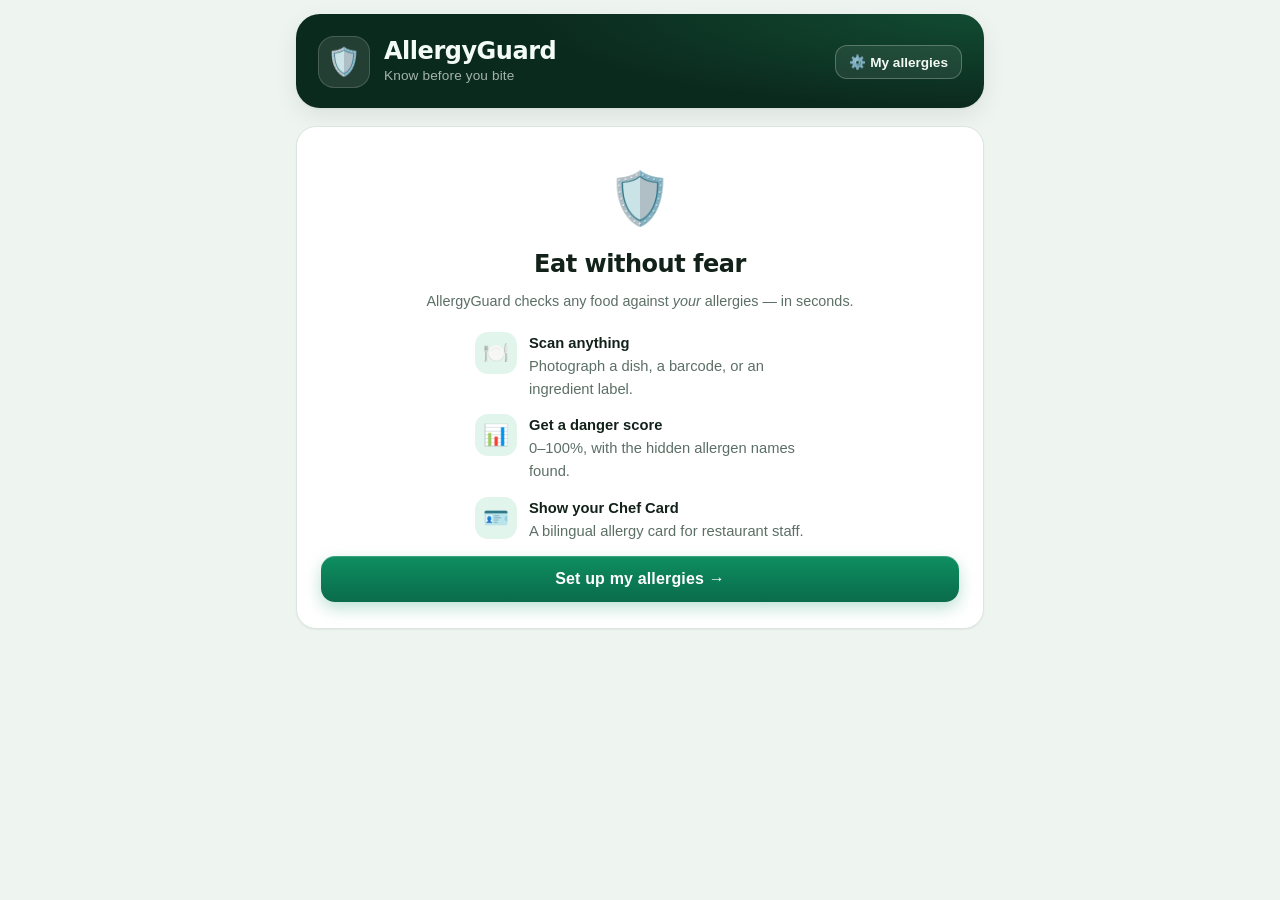
==== commit 6b50a27c: "v2: bilingual Chef Card, welcome intro, share, install, more foods - Chef Card tab: a bilingual (Eng" ====
--- a/allergy-app/index.html
+++ b/allergy-app/index.html
@@ -20,8 +20,27 @@
         <p class="tagline">Know before you bite</p>
       </div>
     </div>
-    <button id="edit-profile-btn" class="ghost-btn" title="Edit my allergies">⚙️ My allergies</button>
+    <div class="header-actions">
+      <span id="pro-badge" class="pro-badge hidden">⭐ PRO</span>
+      <button id="install-btn" class="ghost-btn hidden" title="Install AllergyGuard">📲 Install</button>
+      <button id="edit-profile-btn" class="ghost-btn" title="Edit my allergies">⚙️ My allergies</button>
+    </div>
   </header>
+
+  <!-- ============ WELCOME (first run) ============ -->
+  <section id="welcome-screen" class="screen hidden">
+    <div class="card welcome-card">
+      <div class="welcome-shield">🛡️</div>
+      <h2>Eat without fear</h2>
+      <p class="muted">AllergyGuard checks any food against <em>your</em> allergies — in seconds.</p>
+      <div class="welcome-steps">
+        <div class="welcome-step"><span class="step-emoji">🍽️</span><div><strong>Scan anything</strong><br>Photograph a dish, a barcode, or an ingredient label.</div></div>
+        <div class="welcome-step"><span class="step-emoji">📊</span><div><strong>Get a danger score</strong><br>0–100%, with the hidden allergen names found.</div></div>
+        <div class="welcome-step"><span class="step-emoji">🪪</span><div><strong>Show your Chef Card</strong><br>A bilingual allergy card for restaurant staff.</div></div>
+      </div>
+      <button id="welcome-start-btn" class="primary-btn">Set up my allergies →</button>
+    </div>
+  </section>
 
   <!-- ============ ONBOARDING / PROFILE ============ -->
   <section id="profile-screen" class="screen">
@@ -50,9 +69,10 @@
     <div id="profile-summary" class="profile-summary"></div>
 
     <nav class="tabs" role="tablist">
-      <button class="tab active" data-tab="scan" role="tab">📋 Check a label</button>
-      <button class="tab" data-tab="foods" role="tab">🍜 Food lookup</button>
-      <button class="tab" data-tab="learn" role="tab">📖 Hidden names</button>
+      <button class="tab active" data-tab="scan" role="tab">📋 Check</button>
+      <button class="tab" data-tab="foods" role="tab">🍜 Foods</button>
+      <button class="tab" data-tab="card" role="tab">🪪 Card</button>
+      <button class="tab" data-tab="learn" role="tab">📖 Hidden</button>
     </nav>
 
     <!-- ---- TAB: Ingredient scanner ---- -->
@@ -60,6 +80,7 @@
       <div class="card">
         <h2>Scan your food</h2>
         <p class="muted">Photograph the dish itself and we'll recognize it, scan the barcode to fetch ingredients from the Open Food Facts database, or photograph the ingredient label and we'll read it.</p>
+        <div id="scan-meter" class="scan-meter"></div>
         <div class="scan-buttons">
           <button id="dish-btn" class="secondary-btn">🍽️ Photo of food</button>
           <button id="camera-btn" class="secondary-btn">📷 Scan barcode</button>
@@ -105,6 +126,22 @@
       </div>
     </section>
 
+    <!-- ---- TAB: Chef card ---- -->
+    <section id="tab-card" class="tab-panel hidden">
+      <div class="card">
+        <h2>Your Chef Card</h2>
+        <p class="muted">Show this to restaurant staff — in English and Thai — so the kitchen knows exactly what to avoid. Tap the card to show it full screen.</p>
+        <div id="chef-card" class="chef-card" role="button" tabindex="0" aria-label="Show chef card full screen"></div>
+        <div class="contact-fields">
+          <label for="contact-name">Emergency contact (shown on the card):</label>
+          <div class="custom-row">
+            <input type="text" id="contact-name" placeholder="Name" maxlength="40">
+            <input type="tel" id="contact-phone" placeholder="Phone" maxlength="20">
+          </div>
+        </div>
+      </div>
+    </section>
+
     <!-- ---- TAB: Hidden names ---- -->
     <section id="tab-learn" class="tab-panel hidden">
       <div class="card">
@@ -128,6 +165,14 @@
     </footer>
   </main>
 
+  <!-- ============ PAYWALL ============ -->
+  <div id="paywall" class="paywall-overlay hidden" role="dialog" aria-modal="true" aria-label="Upgrade to AllergyGuard Pro">
+    <div class="paywall-card">
+      <button id="paywall-close" class="paywall-close" aria-label="Close">✕</button>
+      <div id="paywall-body"></div>
+    </div>
+  </div>
+
   <script src="app.js"></script>
 </body>
 </html>
--- a/allergy-app/styles.css
+++ b/allergy-app/styles.css
@@ -606,6 +606,277 @@
 .history-name { flex: 1; overflow: hidden; text-overflow: ellipsis; white-space: nowrap; }
 .history-time { color: var(--muted); font-size: 0.75rem; white-space: nowrap; }
 
+/* ---- Welcome screen ---- */
+.welcome-card { text-align: center; padding: 32px 24px 26px; }
+.welcome-shield {
+  font-size: 3.2rem;
+  margin-bottom: 8px;
+  animation: shield-pop 0.5s cubic-bezier(0.34, 1.56, 0.64, 1);
+}
+@keyframes shield-pop {
+  from { transform: scale(0.4); opacity: 0; }
+  to { transform: scale(1); opacity: 1; }
+}
+.welcome-card h2 {
+  font-size: 1.5rem;
+  font-weight: 800;
+  letter-spacing: -0.02em;
+}
+.welcome-steps {
+  display: flex;
+  flex-direction: column;
+  gap: 14px;
+  text-align: left;
+  margin: 20px auto 8px;
+  max-width: 330px;
+}
+.welcome-step { display: flex; gap: 12px; align-items: flex-start; font-size: 0.92rem; }
+.welcome-step .step-emoji {
+  font-size: 1.3rem;
+  display: grid;
+  place-items: center;
+  width: 42px;
+  height: 42px;
+  border-radius: 13px;
+  background: var(--brand-tint);
+  flex-shrink: 0;
+}
+.welcome-step div { color: var(--muted); }
+.welcome-step strong { color: var(--ink); }
+
+/* ---- Chef card ---- */
+.chef-card {
+  border: 2px solid var(--danger);
+  border-radius: 18px;
+  overflow: hidden;
+  cursor: pointer;
+  background: var(--card);
+  box-shadow: var(--shadow);
+  transition: transform 0.12s ease;
+}
+.chef-card:active { transform: scale(0.99); }
+.cc-header {
+  background: var(--danger);
+  color: #fff;
+  text-align: center;
+  padding: 12px 14px;
+}
+.cc-title {
+  font-family: var(--font-display);
+  font-weight: 800;
+  letter-spacing: 0.04em;
+  font-size: 1.02rem;
+}
+.cc-title-th { font-size: 0.9rem; opacity: 0.92; }
+.cc-body { padding: 16px 18px 14px; }
+.cc-lead { font-weight: 700; font-size: 0.95rem; margin-bottom: 10px; }
+.cc-lead-th { font-weight: 600; color: var(--muted); font-size: 0.88rem; }
+.cc-list { list-style: none; display: flex; flex-direction: column; gap: 8px; margin-bottom: 12px; }
+.cc-list li {
+  display: grid;
+  grid-template-columns: 34px 1fr;
+  grid-template-areas: "emoji en" "emoji th";
+  column-gap: 10px;
+  align-items: center;
+  background: var(--danger-tint);
+  border-radius: 12px;
+  padding: 8px 12px;
+}
+.cc-emoji { grid-area: emoji; font-size: 1.3rem; }
+.cc-en { grid-area: en; font-weight: 800; font-size: 0.95rem; }
+.cc-th { grid-area: th; font-size: 0.85rem; color: var(--muted); }
+.cc-note { font-size: 0.8rem; color: var(--muted); margin-bottom: 10px; }
+.cc-note-th { display: block; margin-top: 4px; }
+.cc-contact { font-size: 0.88rem; font-weight: 600; margin-bottom: 8px; }
+.cc-thanks { text-align: center; font-weight: 700; font-size: 0.9rem; }
+
+.chef-card.fullscreen {
+  position: fixed;
+  inset: 0;
+  z-index: 60;
+  border-radius: 0;
+  border: none;
+  overflow-y: auto;
+  font-size: 1.15rem;
+  padding-bottom: 40px;
+}
+.chef-card.fullscreen .cc-title { font-size: 1.5rem; }
+.chef-card.fullscreen .cc-title-th { font-size: 1.2rem; }
+.chef-card.fullscreen .cc-en { font-size: 1.25rem; }
+.chef-card.fullscreen .cc-th { font-size: 1.05rem; }
+.chef-card.fullscreen .cc-lead { font-size: 1.2rem; }
+.chef-card.fullscreen .cc-lead-th { font-size: 1.05rem; }
+.chef-card.fullscreen .cc-note { font-size: 0.95rem; }
+.chef-card.fullscreen .cc-header { padding: 20px; }
+.chef-card.fullscreen .cc-body { padding: 22px; max-width: 560px; margin: 0 auto; }
+
+.contact-fields { margin-top: 14px; }
+.contact-fields label { font-size: 0.9rem; font-weight: 700; }
+
+/* ---- Share button & history rerun ---- */
+.share-btn {
+  display: block;
+  margin: 12px auto 0;
+  background: var(--card);
+  border: 1.5px solid var(--border);
+  border-radius: 999px;
+  padding: 9px 18px;
+  font-size: 0.88rem;
+  font-weight: 700;
+  color: var(--ink);
+  cursor: pointer;
+}
+.history-item.rerunnable { cursor: pointer; }
+.history-item.rerunnable:hover { border-color: var(--brand); }
+
+/* ---- Monetization: meter, badge, paywall ---- */
+.header-actions { display: flex; align-items: center; gap: 8px; }
+.pro-badge {
+  font-size: 0.72rem;
+  font-weight: 800;
+  letter-spacing: 0.06em;
+  color: #3b2a00;
+  background: linear-gradient(180deg, #ffd76a, #f2b135);
+  border-radius: 999px;
+  padding: 5px 11px;
+  box-shadow: 0 2px 8px rgba(242, 177, 53, 0.4);
+}
+
+.scan-meter {
+  display: flex;
+  align-items: center;
+  justify-content: space-between;
+  gap: 10px;
+  background: var(--bg);
+  border-radius: 12px;
+  padding: 9px 13px;
+  margin-bottom: 12px;
+  font-size: 0.85rem;
+  font-weight: 700;
+}
+.scan-meter:empty { display: none; }
+.meter-free { color: var(--brand-strong); }
+.meter-out { color: var(--danger); }
+.meter-pro { color: var(--brand-strong); }
+.meter-upgrade {
+  background: linear-gradient(180deg, #ffd76a, #f2b135);
+  color: #3b2a00;
+  border: none;
+  border-radius: 999px;
+  padding: 6px 14px;
+  font-size: 0.8rem;
+  font-weight: 800;
+  cursor: pointer;
+  box-shadow: 0 2px 8px rgba(242, 177, 53, 0.35);
+  transition: transform 0.12s ease;
+}
+.meter-upgrade:active { transform: scale(0.95); }
+
+.paywall-overlay {
+  position: fixed;
+  inset: 0;
+  background: rgba(7, 20, 14, 0.6);
+  backdrop-filter: blur(4px);
+  display: flex;
+  align-items: flex-end;
+  justify-content: center;
+  z-index: 50;
+  padding: 16px;
+}
+.paywall-card {
+  position: relative;
+  width: 100%;
+  max-width: 420px;
+  background: var(--card);
+  border: 1px solid var(--border);
+  border-radius: 24px;
+  padding: 28px 24px 24px;
+  box-shadow: 0 24px 64px rgba(0, 0, 0, 0.35);
+  text-align: center;
+  animation: paywall-rise 0.3s cubic-bezier(0.22, 1, 0.36, 1);
+  max-height: 90vh;
+  overflow-y: auto;
+}
+@keyframes paywall-rise {
+  from { opacity: 0; transform: translateY(28px); }
+  to { opacity: 1; transform: none; }
+}
+.paywall-close {
+  position: absolute;
+  top: 14px;
+  right: 14px;
+  background: var(--bg);
+  border: none;
+  border-radius: 999px;
+  width: 32px;
+  height: 32px;
+  font-size: 0.9rem;
+  color: var(--muted);
+  cursor: pointer;
+}
+.paywall-crown { font-size: 2.6rem; margin-bottom: 6px; }
+.paywall-card h2 {
+  font-family: var(--font-display);
+  font-size: 1.35rem;
+  font-weight: 800;
+  letter-spacing: -0.02em;
+  margin-bottom: 4px;
+}
+.paywall-card .muted { margin-bottom: 14px; }
+.paywall-features {
+  list-style: none;
+  text-align: left;
+  margin: 0 auto 16px;
+  max-width: 300px;
+  display: flex;
+  flex-direction: column;
+  gap: 7px;
+  font-size: 0.92rem;
+  font-weight: 600;
+}
+.paywall-plans { display: flex; gap: 10px; margin-bottom: 12px; }
+.plan-btn {
+  position: relative;
+  flex: 1;
+  display: flex;
+  flex-direction: column;
+  align-items: center;
+  gap: 2px;
+  background: var(--card);
+  border: 1.5px solid var(--border);
+  border-radius: 16px;
+  padding: 16px 10px 13px;
+  cursor: pointer;
+  transition: transform 0.12s ease, border-color 0.12s ease;
+}
+.plan-btn:hover { border-color: var(--brand); }
+.plan-btn:active { transform: scale(0.97); }
+.plan-btn.featured { border-color: var(--brand); background: var(--brand-tint); }
+.plan-badge {
+  position: absolute;
+  top: -10px;
+  left: 50%;
+  transform: translateX(-50%);
+  font-size: 0.66rem;
+  font-weight: 800;
+  letter-spacing: 0.04em;
+  background: linear-gradient(180deg, #ffd76a, #f2b135);
+  color: #3b2a00;
+  border-radius: 999px;
+  padding: 3px 10px;
+  white-space: nowrap;
+}
+.plan-name { font-size: 0.8rem; font-weight: 700; color: var(--muted); }
+.plan-price {
+  font-family: var(--font-display);
+  font-size: 1.45rem;
+  font-weight: 800;
+  letter-spacing: -0.02em;
+  color: var(--ink);
+}
+.plan-per { font-size: 0.75rem; color: var(--muted); }
+.paywall-fine { font-size: 0.75rem; color: var(--muted); }
+
 /* ---- Emergency & disclaimer ---- */
 .emergency-card { border-left: 5px solid var(--danger); }
 .emergency-card h2 { color: var(--danger); }
